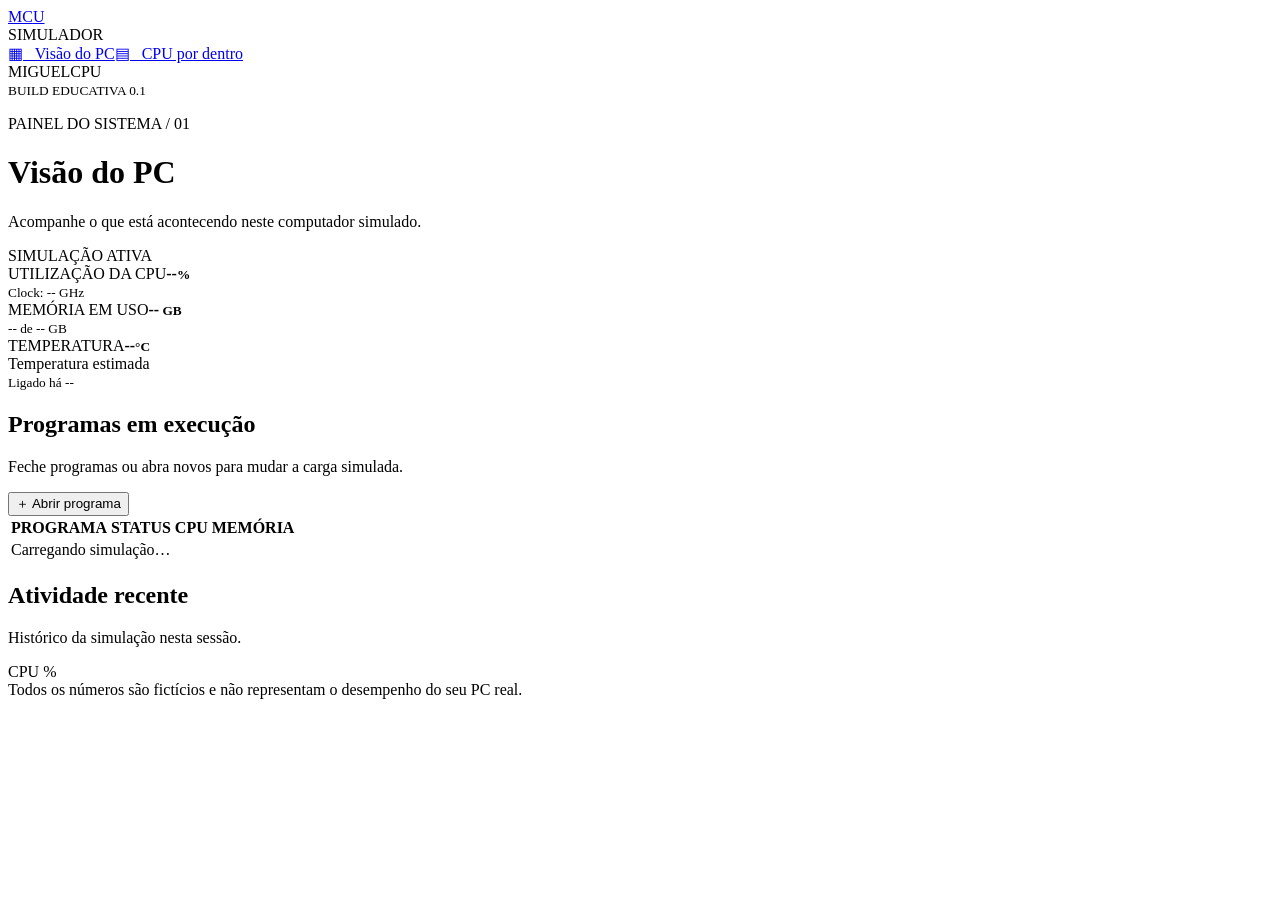
==== docs/pc/index.html @ 92c9e902 "Add GitHub Pages PC view" ====
<!doctype html>
<html lang="pt-BR"><head><meta charset="utf-8"><meta name="viewport" content="width=device-width,initial-scale=1"><title>MiguelCPU — Visão do PC</title><link rel="stylesheet" href="style.css"></head>
<body><aside class="sidebar"><a class="logo" href="../index.html">MC<span>U</span></a><div class="nav-label">SIMULADOR</div><a class="nav active" href="index.html">▦ &nbsp; Visão do PC</a><a class="nav" href="../cpu/index.html">▤ &nbsp; CPU por dentro</a><div class="side-bottom">MIGUELCPU<br><small>BUILD EDUCATIVA 0.1</small></div></aside><main class="main"><header><div><p class="kicker">PAINEL DO SISTEMA / 01</p><h1>Visão do PC</h1><p class="sub">Acompanhe o que está acontecendo neste computador simulado.</p></div><span class="live"><i></i> SIMULAÇÃO ATIVA</span></header><section class="stats"><article class="stat"><span>UTILIZAÇÃO DA CPU</span><strong id="cpuUsage">--<small>%</small></strong><div class="bar"><i id="cpuBar"></i></div><small id="frequency">Clock: -- GHz</small></article><article class="stat"><span>MEMÓRIA EM USO</span><strong id="memoryUsage">--<small> GB</small></strong><div class="bar"><i id="memoryBar"></i></div><small id="memoryDetail">-- de -- GB</small></article><article class="stat"><span>TEMPERATURA</span><strong id="temperature">--<small>°C</small></strong><div class="temp-note">Temperatura estimada</div><small id="uptime">Ligado há --</small></article></section><section class="panel"><div class="panel-head"><div><h2>Programas em execução</h2><p>Feche programas ou abra novos para mudar a carga simulada.</p></div><button id="openPicker" class="primary">＋ Abrir programa</button></div><div class="table-wrap"><table><thead><tr><th>PROGRAMA</th><th>STATUS</th><th>CPU</th><th>MEMÓRIA</th><th></th></tr></thead><tbody id="programRows"><tr><td colspan="5">Carregando simulação…</td></tr></tbody></table></div></section><section class="panel chart-panel"><div class="panel-head"><div><h2>Atividade recente</h2><p>Histórico da simulação nesta sessão.</p></div><span class="legend"><i></i> CPU %</span></div><div id="chart" class="chart" aria-label="Gráfico da utilização de CPU"></div></section><div id="toast" class="toast" role="status"></div><dialog id="picker"><div class="picker-head"><div><h2>Abrir programa</h2><p>Escolha um programa para iniciar.</p></div><button id="closePicker" class="icon-btn" aria-label="Fechar">✕</button></div><div id="catalog" class="catalog"></div></dialog><footer>Todos os números são fictícios e não representam o desempenho do seu PC real.</footer></main><script src="script.js"></script><script src="../config.js"></script></body></html>
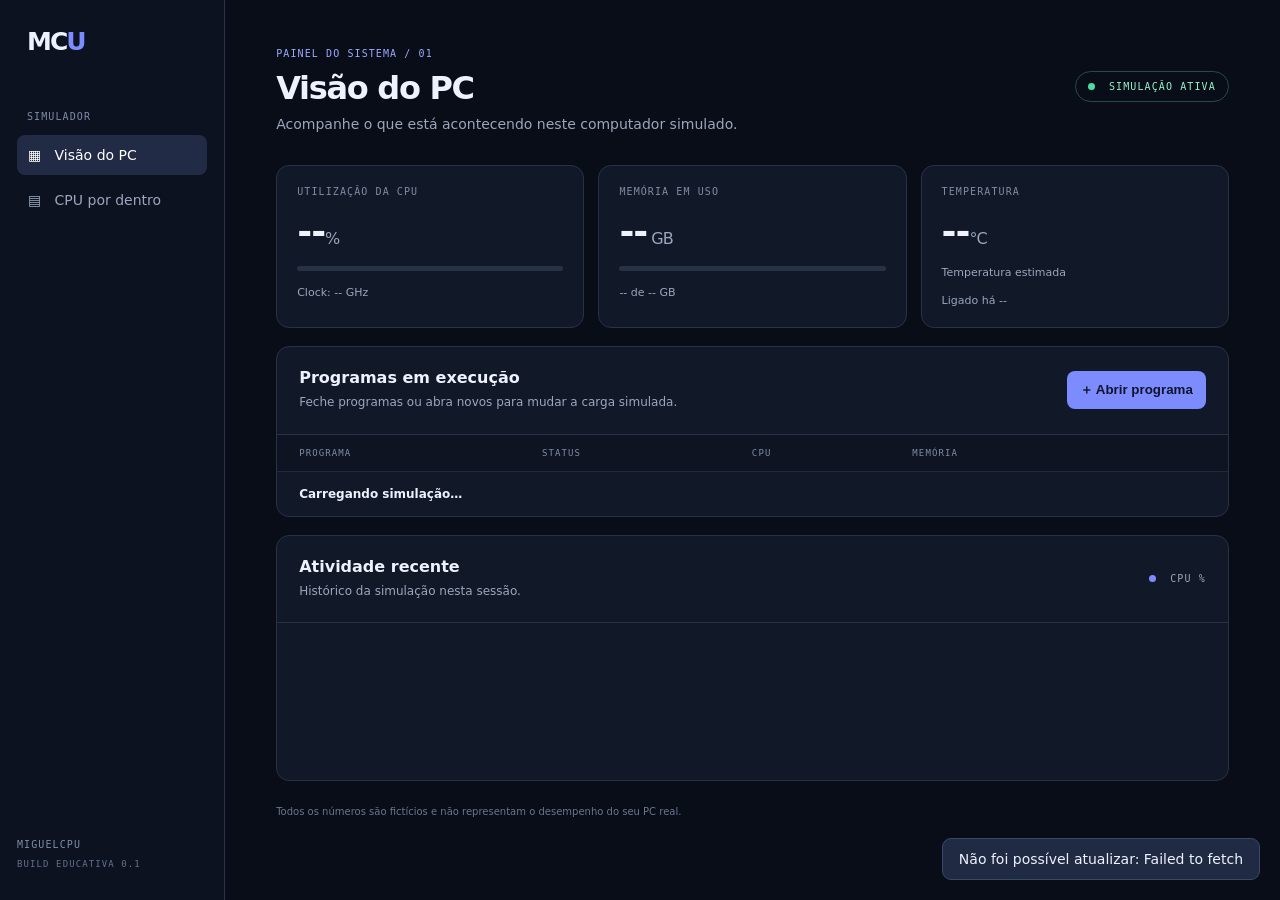
==== commit 05ef9d2b: "Fix API config load order on PC page" ====
--- a/docs/pc/index.html
+++ b/docs/pc/index.html
@@ -1,3 +1,3 @@
 <!doctype html>
 <html lang="pt-BR"><head><meta charset="utf-8"><meta name="viewport" content="width=device-width,initial-scale=1"><title>MiguelCPU — Visão do PC</title><link rel="stylesheet" href="style.css"></head>
-<body><aside class="sidebar"><a class="logo" href="../index.html">MC<span>U</span></a><div class="nav-label">SIMULADOR</div><a class="nav active" href="index.html">▦ &nbsp; Visão do PC</a><a class="nav" href="../cpu/index.html">▤ &nbsp; CPU por dentro</a><div class="side-bottom">MIGUELCPU<br><small>BUILD EDUCATIVA 0.1</small></div></aside><main class="main"><header><div><p class="kicker">PAINEL DO SISTEMA / 01</p><h1>Visão do PC</h1><p class="sub">Acompanhe o que está acontecendo neste computador simulado.</p></div><span class="live"><i></i> SIMULAÇÃO ATIVA</span></header><section class="stats"><article class="stat"><span>UTILIZAÇÃO DA CPU</span><strong id="cpuUsage">--<small>%</small></strong><div class="bar"><i id="cpuBar"></i></div><small id="frequency">Clock: -- GHz</small></article><article class="stat"><span>MEMÓRIA EM USO</span><strong id="memoryUsage">--<small> GB</small></strong><div class="bar"><i id="memoryBar"></i></div><small id="memoryDetail">-- de -- GB</small></article><article class="stat"><span>TEMPERATURA</span><strong id="temperature">--<small>°C</small></strong><div class="temp-note">Temperatura estimada</div><small id="uptime">Ligado há --</small></article></section><section class="panel"><div class="panel-head"><div><h2>Programas em execução</h2><p>Feche programas ou abra novos para mudar a carga simulada.</p></div><button id="openPicker" class="primary">＋ Abrir programa</button></div><div class="table-wrap"><table><thead><tr><th>PROGRAMA</th><th>STATUS</th><th>CPU</th><th>MEMÓRIA</th><th></th></tr></thead><tbody id="programRows"><tr><td colspan="5">Carregando simulação…</td></tr></tbody></table></div></section><section class="panel chart-panel"><div class="panel-head"><div><h2>Atividade recente</h2><p>Histórico da simulação nesta sessão.</p></div><span class="legend"><i></i> CPU %</span></div><div id="chart" class="chart" aria-label="Gráfico da utilização de CPU"></div></section><div id="toast" class="toast" role="status"></div><dialog id="picker"><div class="picker-head"><div><h2>Abrir programa</h2><p>Escolha um programa para iniciar.</p></div><button id="closePicker" class="icon-btn" aria-label="Fechar">✕</button></div><div id="catalog" class="catalog"></div></dialog><footer>Todos os números são fictícios e não representam o desempenho do seu PC real.</footer></main><script src="script.js"></script><script src="../config.js"></script></body></html>+<body><aside class="sidebar"><a class="logo" href="../index.html">MC<span>U</span></a><div class="nav-label">SIMULADOR</div><a class="nav active" href="index.html">▦ &nbsp; Visão do PC</a><a class="nav" href="../cpu/index.html">▤ &nbsp; CPU por dentro</a><div class="side-bottom">MIGUELCPU<br><small>BUILD EDUCATIVA 0.1</small></div></aside><main class="main"><header><div><p class="kicker">PAINEL DO SISTEMA / 01</p><h1>Visão do PC</h1><p class="sub">Acompanhe o que está acontecendo neste computador simulado.</p></div><span class="live"><i></i> SIMULAÇÃO ATIVA</span></header><section class="stats"><article class="stat"><span>UTILIZAÇÃO DA CPU</span><strong id="cpuUsage">--<small>%</small></strong><div class="bar"><i id="cpuBar"></i></div><small id="frequency">Clock: -- GHz</small></article><article class="stat"><span>MEMÓRIA EM USO</span><strong id="memoryUsage">--<small> GB</small></strong><div class="bar"><i id="memoryBar"></i></div><small id="memoryDetail">-- de -- GB</small></article><article class="stat"><span>TEMPERATURA</span><strong id="temperature">--<small>°C</small></strong><div class="temp-note">Temperatura estimada</div><small id="uptime">Ligado há --</small></article></section><section class="panel"><div class="panel-head"><div><h2>Programas em execução</h2><p>Feche programas ou abra novos para mudar a carga simulada.</p></div><button id="openPicker" class="primary">＋ Abrir programa</button></div><div class="table-wrap"><table><thead><tr><th>PROGRAMA</th><th>STATUS</th><th>CPU</th><th>MEMÓRIA</th><th></th></tr></thead><tbody id="programRows"><tr><td colspan="5">Carregando simulação…</td></tr></tbody></table></div></section><section class="panel chart-panel"><div class="panel-head"><div><h2>Atividade recente</h2><p>Histórico da simulação nesta sessão.</p></div><span class="legend"><i></i> CPU %</span></div><div id="chart" class="chart" aria-label="Gráfico da utilização de CPU"></div></section><div id="toast" class="toast" role="status"></div><dialog id="picker"><div class="picker-head"><div><h2>Abrir programa</h2><p>Escolha um programa para iniciar.</p></div><button id="closePicker" class="icon-btn" aria-label="Fechar">✕</button></div><div id="catalog" class="catalog"></div></dialog><footer>Todos os números são fictícios e não representam o desempenho do seu PC real.</footer></main><script src="../config.js"></script><script src="script.js"></script></body></html>
--- a/docs/pc/style.css
+++ b/docs/pc/style.css
@@ -0,0 +1 @@
+@import url('https://fonts.googleapis.com/css2?family=DM+Mono:wght@400;500&family=Manrope:wght@400;500;600;700;800&display=swap');:root{color-scheme:dark;--bg:#090d17;--panel:#111827;--line:#283247;--text:#eef2ff;--muted:#9aa7bd;--accent:#7c8cff;--green:#4adea3}*{box-sizing:border-box}body{margin:0;background:var(--bg);color:var(--text);font:14px Manrope,system-ui,sans-serif}.sidebar{position:fixed;inset:0 auto 0 0;width:225px;padding:27px 17px;border-right:1px solid var(--line);background:#0d1220;display:flex;flex-direction:column}.logo{font-size:25px;font-weight:800;letter-spacing:-2px;color:var(--text);text-decoration:none;margin:0 10px 55px}.logo span{color:var(--accent)}.nav-label,.kicker,.stat>span,th,.side-bottom,.live,.legend{font:10px 'DM Mono',monospace;letter-spacing:1.1px;color:#7f8ca5}.nav-label{margin:0 10px 13px}.nav{padding:12px 11px;margin-bottom:5px;border-radius:8px;color:var(--muted);text-decoration:none}.nav.active,.nav:hover{background:#222b46;color:white}.side-bottom{margin-top:auto;line-height:1.9}.side-bottom small{font-size:9px;color:#64728b}.main{margin-left:225px;padding:38px clamp(20px,4vw,58px);max-width:1600px}header{display:flex;justify-content:space-between;gap:20px;align-items:center;margin-bottom:30px}.kicker{color:#9ca9ff}h1{font-size:32px;letter-spacing:-1.3px;margin:10px 0 6px}.sub,.panel-head p,.picker-head p{color:var(--muted);margin:0;line-height:1.6}.live{white-space:nowrap;border:1px solid #254b45;border-radius:20px;padding:9px 12px;color:#91f4cc}.live i,.legend i{display:inline-block;width:7px;height:7px;background:var(--green);border-radius:50%;margin-right:7px}.stats{display:grid;grid-template-columns:repeat(3,minmax(0,1fr));gap:14px;margin-bottom:18px}.stat,.panel{background:var(--panel);border:1px solid var(--line);border-radius:13px}.stat{padding:20px}.stat>span{display:block}.stat strong{display:block;font-size:36px;letter-spacing:-1px;margin:14px 0}.stat strong small{font-size:16px;color:var(--muted);font-weight:500}.bar{height:5px;background:#283247;border-radius:8px;overflow:hidden;margin-bottom:12px}.bar i{display:block;width:0;height:100%;background:var(--accent);border-radius:8px;transition:width .4s}.stat>small,.temp-note{font-size:11px;color:var(--muted)}.temp-note{margin:0 0 12px}.panel{margin-bottom:18px;overflow:hidden}.panel-head{display:flex;justify-content:space-between;align-items:center;gap:15px;padding:21px 22px;border-bottom:1px solid var(--line)}h2{font-size:16px;margin:0 0 6px}.panel-head p,.picker-head p{font-size:12px}.primary{border:0;border-radius:8px;background:var(--accent);color:#10152b;padding:10px 13px;font-weight:800;cursor:pointer;white-space:nowrap}.primary:hover{filter:brightness(1.1)}.table-wrap{overflow-x:auto}table{border-collapse:collapse;width:100%;min-width:580px;text-align:left}th{font-size:9px;font-weight:500;padding:13px 22px;background:#0e1422}td{padding:15px 22px;border-top:1px solid #202a3c;font-size:12px;color:#cbd5e1}td:first-child{color:var(--text);font-weight:700}.program-icon{display:inline-grid;place-items:center;width:31px;height:31px;margin-right:10px;background:#202a3e;border-radius:8px;vertical-align:middle;font-size:17px}.pill{color:#80eac0;background:#15372f;padding:5px 8px;border-radius:20px;font-size:10px}.close-btn{background:transparent;border:1px solid #39445a;color:#cbd5e1;border-radius:6px;padding:6px 9px;cursor:pointer}.close-btn:hover{border-color:#fb7185;color:#fb7185}.chart-panel{padding-bottom:12px}.legend{color:var(--muted)}.legend i{background:var(--accent)}.chart{height:145px;display:flex;align-items:end;gap:5px;padding:18px 22px 5px}.chart span{flex:1;min-width:4px;border-radius:4px 4px 0 0;background:linear-gradient(0deg,#4d5ed1,#9ca9ff);opacity:.85;min-height:3px;position:relative}.chart span:hover{opacity:1}.chart span::after{content:attr(data-value) '%';position:absolute;top:-18px;left:50%;transform:translateX(-50%);font:9px 'DM Mono',monospace;color:var(--muted);opacity:0}.chart span:hover::after{opacity:1}footer{font-size:10px;color:#697790;margin:25px 0}.toast{position:fixed;bottom:20px;right:20px;padding:12px 16px;background:#202b43;border:1px solid #39496a;border-radius:9px;opacity:0;transform:translateY(8px);transition:.2s;pointer-events:none}.toast.show{opacity:1;transform:none}dialog{background:#111827;color:var(--text);border:1px solid #39445a;border-radius:14px;width:min(470px,calc(100% - 30px));padding:22px;box-shadow:0 20px 80px #0009}dialog::backdrop{background:#020617c9}.picker-head{display:flex;justify-content:space-between;align-items:start;margin-bottom:17px}.icon-btn{border:0;background:transparent;color:var(--muted);font-size:18px;cursor:pointer}.catalog{display:grid;gap:9px}.catalog button{display:flex;align-items:center;gap:12px;text-align:left;padding:13px;border:1px solid var(--line);border-radius:9px;background:#151e30;color:var(--text);cursor:pointer}.catalog button:disabled{opacity:.45;cursor:default}.catalog button span:last-child{margin-left:auto;font-size:11px;color:var(--muted)}@media(max-width:850px){.sidebar{width:64px;padding:20px 8px}.logo{font-size:0;margin:0 8px 45px}.logo:first-letter{font-size:22px}.nav-label,.nav{font-size:0;text-align:center}.nav{padding:14px 0}.side-bottom{font-size:0}.main{margin-left:64px;padding:25px 16px}.stats{grid-template-columns:1fr}.live{display:none}}
